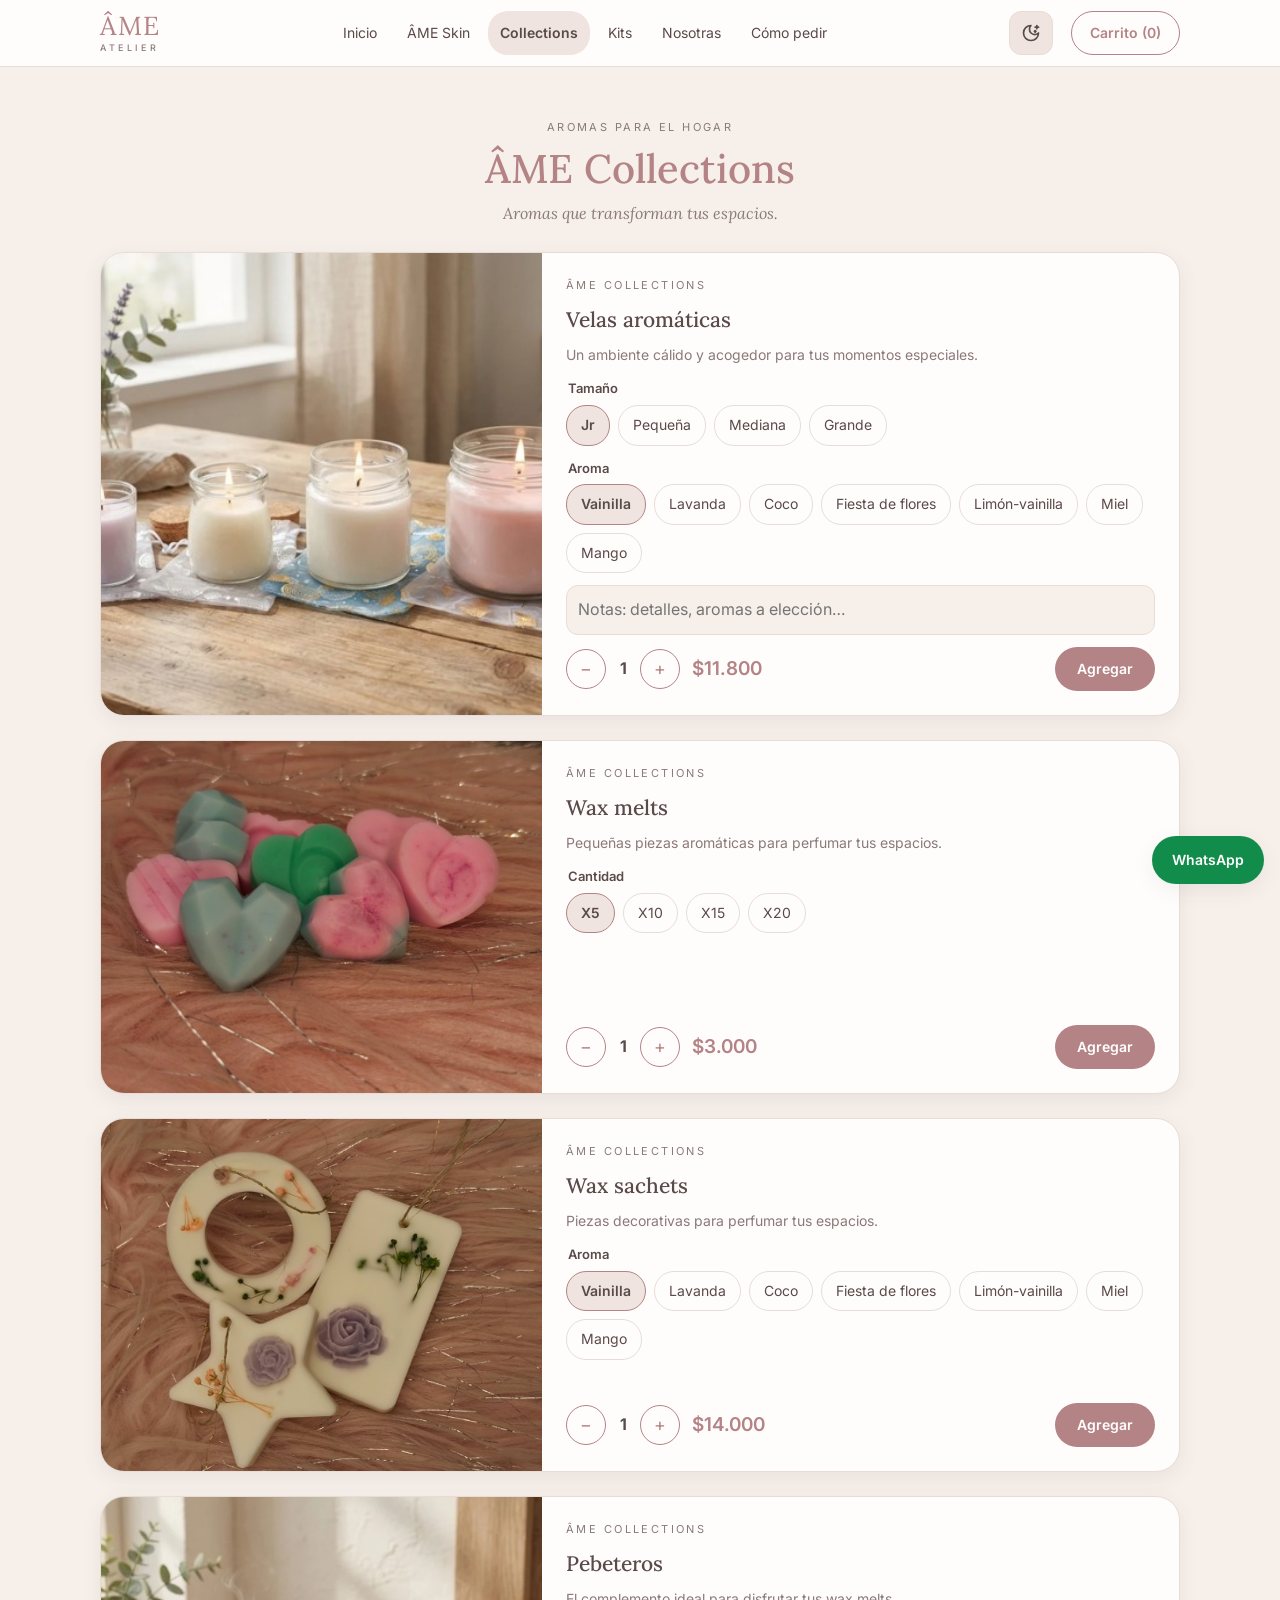
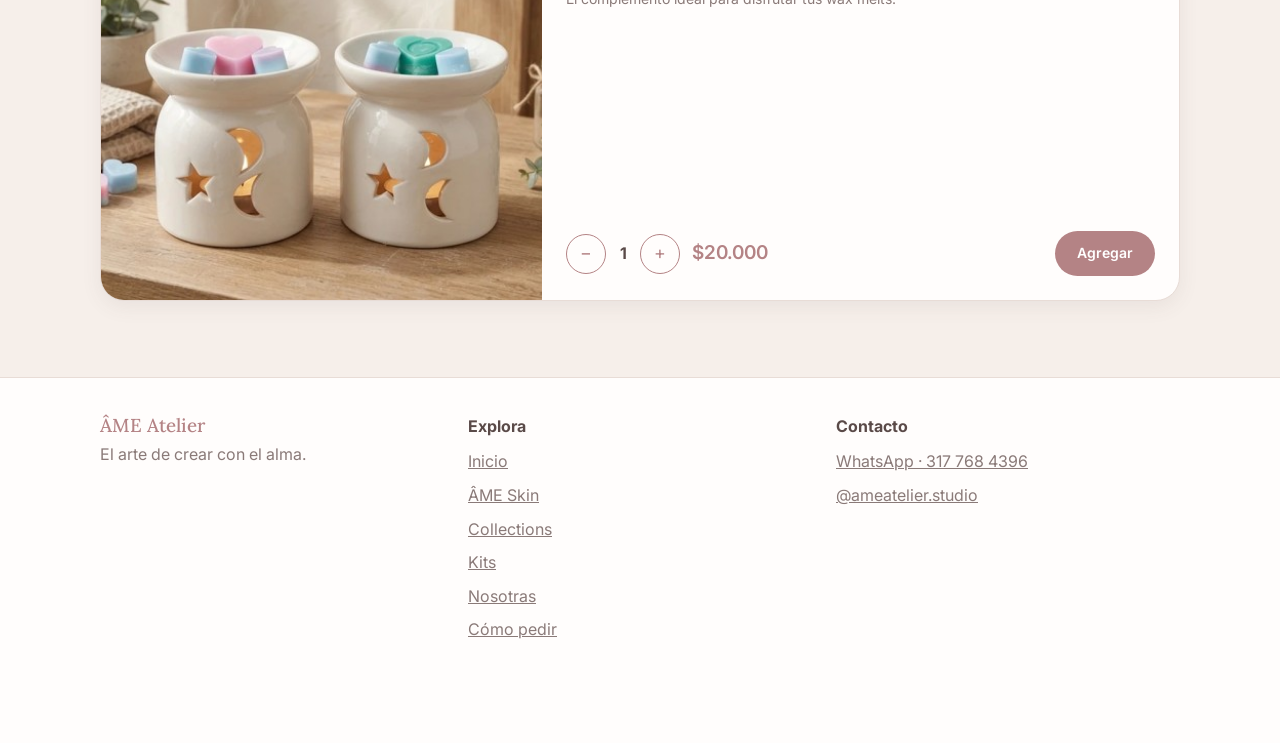
==== collections.html @ 9ea5e332 "Restructuración de la página, nuevas carpetas y funcionalidades" ====
<!doctype html>
<html lang="es">

<head>
    <meta charset="utf-8">
    <meta name="viewport" content="width=device-width, initial-scale=1, viewport-fit=cover">
    <title>ÂME Collections · ÂME Atelier</title>
    <link
        href="https://fonts.googleapis.com/css2?family=Lora:ital,wght@0,500;1,400&family=Inter:wght@300;400;500;600&display=swap"
        rel="stylesheet">
    <link rel="stylesheet" href="css/styles.css">
</head>

<body data-page="collections">
    <div id="site-header"></div>
    <main id="main">
        <section>
            <div class="w">
                <div class="hd rv"><span class="k">Aromas para el hogar</span>
                    <h1>ÂME Collections</h1>
                    <p>Aromas que transforman tus espacios.</p>
                </div>
                <div class="stk" id="stk"></div>
            </div>
        </section>
    </main>
    <div id="site-footer"></div>
    <script src="js/config.js"></script>
    <script src="js/data.js"></script>
    <script src="js/utils.js"></script>
    <script src="js/cart.js"></script>
    <script src="js/layout.js"></script>
    <script src="js/pages/collections.js"></script>
</body>

</html>
---- css/styles.css ----
/* ÂME Atelier – estilos. Colores en :root (claro y oscuro). */
:root {
    --bg: #F6EFEA;
    --card: #FFFDFC;
    --ink: #5A4A48;
    --mut: #8A7A78;
    --rose: #B48385;
    --pill: #EFE4DF;
    --line: #E8DCD6;
    --btn: #B48385;
    --btnt: #FFFFFF;
    --sh: 0 6px 20px rgba(90, 74, 72, 0.08);
    color-scheme: light;
    box-sizing: border-box;
    padding-top: env(safe-area-inset-top, 0px);
    padding-bottom: env(safe-area-inset-bottom, 0px);
}

@media (prefers-color-scheme: dark) {
    :root:not([data-theme="light"]) {
        --bg: #2A1F20;
        --card: #35282A;
        --ink: #F3E4DF;
        --mut: #D2BDB8;
        --rose: #E3B7B3;
        --pill: #5A4042;
        --line: #4A3638;
        --btn: #E3B7B3;
        --btnt: #2A1F20;
        --sh: 0 6px 20px #0006;
        color-scheme: dark;
    }
}

:root[data-theme="dark"] {
    --bg: #2A1F20;
    --card: #35282A;
    --ink: #F3E4DF;
    --mut: #D2BDB8;
    --rose: #E3B7B3;
    --pill: #5A4042;
    --line: #4A3638;
    --btn: #E3B7B3;
    --btnt: #2A1F20;
    --sh: 0 6px 20px #0006;
    color-scheme: dark;
}

html {
    scroll-padding-top: calc(env(safe-area-inset-top, 0px) + 76px);
    scroll-behavior: smooth
}

* {
    box-sizing: border-box
}

body {
    margin: 0;
    background: var(--bg);
    color: var(--ink);
    font: 400 16px/1.6 Inter, system-ui, sans-serif
}

body::before {
    content: "";
    position: fixed;
    inset: 0 0 auto;
    height: env(safe-area-inset-top, 0px);
    background: var(--card);
    z-index: 30
}

h1,
h2,
h3 {
    font-family: Lora, Georgia, serif;
    font-weight: 500;
    margin: 0;
    line-height: 1.2
}

button,
input,
select,
textarea {
    font: inherit;
    color: inherit
}

button {
    cursor: pointer
}

a {
    color: var(--rose)
}

.w {
    max-width: 1120px;
    margin: 0 auto;
    padding: 0 20px
}

.k {
    font-size: 11px;
    letter-spacing: .22em;
    text-transform: uppercase;
    color: var(--mut)
}

.s {
    font-size: 14px;
    color: var(--mut);
    margin: 0
}

header {
    position: sticky;
    top: env(safe-area-inset-top, 0px);
    z-index: 20;
    background: var(--card);
    border-bottom: 1px solid var(--line)
}

header .w {
    display: flex;
    align-items: center;
    gap: 18px;
    height: 66px
}

.lg {
    display: flex;
    align-items: center;
    gap: 10px;
    font-family: Lora, serif;
    font-size: 26px;
    color: var(--rose);
    letter-spacing: .06em;
    line-height: 1;
    text-decoration: none
}

.lg img {
    height: 44px;
    width: auto
}

.lg small {
    display: block;
    font: 500 9px Inter;
    letter-spacing: .4em;
    color: var(--mut);
    margin-top: 3px
}

nav#nv {
    flex: 1;
    display: flex;
    gap: 6px;
    justify-content: center
}

nav#nv a {
    color: var(--ink);
    text-decoration: none;
    font-size: 14px;
    padding: 10px 12px;
    border-radius: 20px;
    min-height: 44px;
    display: flex;
    align-items: center
}

nav#nv a:hover {
    background: var(--pill)
}

nav#nv a[aria-current=page] {
    background: var(--pill);
    font-weight: 600
}

.mb {
    display: none;
    width: 44px;
    height: 44px;
    border: 1px solid var(--line);
    border-radius: 12px;
    background: none;
    font-size: 20px
}

@media(max-width:860px) {
    .mb {
        display: block
    }

    header .w {
        gap: 10px
    }

    .lg {
        flex: 1
    }

    nav#nv {
        display: none;
        position: absolute;
        top: 66px;
        left: 0;
        right: 0;
        background: var(--card);
        flex-direction: column;
        padding: 10px 20px 16px;
        border-bottom: 1px solid var(--line)
    }

    nav#nv.open {
        display: flex
    }
}

.btn {
    background: var(--btn);
    color: var(--btnt);
    border: 0;
    border-radius: 26px;
    padding: 11px 22px;
    min-height: 44px;
    font-weight: 600;
    font-size: 14px;
    text-decoration: none;
    display: inline-flex;
    align-items: center;
    justify-content: center
}

.btn2 {
    background: transparent;
    color: var(--rose);
    border: 1.5px solid var(--rose);
    border-radius: 26px;
    padding: 9px 18px;
    min-height: 44px;
    font-weight: 600;
    font-size: 14px
}

.hero {
    position: relative;
    overflow: hidden;
    border-radius: 24px;
    margin-top: 18px;
    box-shadow: var(--sh)
}

.tr {
    display: flex;
    transition: transform .6s ease
}

.sl {
    min-width: 100%;
    height: clamp(340px, 56vw, 520px);
    background: #8E5A5C center/cover;
    position: relative;
    color: #fff
}

.sl>div {
    position: absolute;
    inset: auto 0 0 0;
    padding: 80px 28px 46px;
    background: linear-gradient(transparent, #2a1a1ad9)
}

.sl h2 {
    font-size: clamp(26px, 5vw, 44px);
    max-width: 600px;
    margin: 6px 0 16px
}

.ar {
    position: absolute;
    top: 50%;
    transform: translateY(-50%);
    width: 44px;
    height: 44px;
    border-radius: 50%;
    border: 0;
    background: #fffbf8e6;
    color: #4A3535;
    font-size: 22px
}

.ar.l {
    left: 12px
}

.ar.r {
    right: 12px
}

.dots {
    position: absolute;
    bottom: 12px;
    left: 0;
    right: 0;
    display: flex;
    justify-content: center;
    gap: 4px
}

.dots button {
    width: 28px;
    height: 28px;
    border: 0;
    background: none;
    padding: 0;
    display: grid;
    place-items: center
}

.dots i {
    width: 9px;
    height: 9px;
    border-radius: 50%;
    background: #fff9;
    display: block
}

.dots [aria-current=true] i {
    background: #fff;
    width: 22px;
    border-radius: 6px
}

section {
    padding: 46px 0
}

.hd {
    text-align: center;
    margin-bottom: 26px
}

.hd h1,
.hd h2 {
    font-size: clamp(28px, 4.4vw, 40px);
    color: var(--rose);
    margin-top: 6px
}

.hd p {
    font-family: Lora;
    font-style: italic;
    color: var(--mut);
    margin: 8px auto 0;
    max-width: 620px
}

.chips {
    display: flex;
    gap: 8px;
    flex-wrap: wrap;
    justify-content: center;
    margin-bottom: 24px
}

.chip {
    background: var(--card);
    border: 1px solid var(--line);
    border-radius: 22px;
    padding: 8px 18px;
    min-height: 44px;
    font-size: 14px;
    text-decoration: none;
    color: var(--ink);
    display: inline-flex;
    align-items: center
}

.chip[aria-pressed=true] {
    background: var(--pill);
    border-color: var(--rose);
    font-weight: 600
}

.g,
.cols {
    display: grid;
    grid-template-columns: repeat(auto-fill, minmax(250px, 1fr));
    gap: 22px
}

.cd,
.cc {
    background: var(--card);
    border: 1px solid var(--line);
    border-radius: 20px;
    overflow: hidden;
    box-shadow: var(--sh);
    display: flex;
    flex-direction: column;
    text-decoration: none;
    color: var(--ink);
    transition: transform .25s
}

.cc:hover,
a.cd:hover {
    transform: translateY(-4px)
}

.bi {
    aspect-ratio: 4/5;
    background: var(--pill);
    overflow: hidden
}

.bi img,
.ph {
    width: 100%;
    height: 100%;
    object-fit: cover;
    display: block
}

.cc .bi {
    aspect-ratio: 1/1
}

.cc:hover img {
    transform: scale(1.05)
}

.bi img {
    transition: transform .5s
}

.ph {
    display: grid;
    place-items: center;
    text-align: center;
    padding: 16px;
    font: italic 18px Lora, serif;
    color: var(--rose);
    background: linear-gradient(135deg, var(--pill), var(--card))
}

.bb,
.ct {
    padding: 16px 18px 20px;
    display: flex;
    flex-direction: column;
    gap: 10px;
    flex: 1
}

.bb h3,
.ct h3 {
    font-size: 21px
}

.pr {
    color: var(--rose);
    font-weight: 600;
    font-size: 19px
}

.stk {
    display: flex;
    flex-direction: column;
    gap: 24px
}

.blk {
    display: grid;
    grid-template-columns: minmax(0, .9fr) minmax(0, 1.3fr);
    background: var(--card);
    border: 1px solid var(--line);
    border-radius: 24px;
    overflow: hidden;
    box-shadow: var(--sh)
}

@media(max-width:760px) {
    .blk {
        grid-template-columns: 1fr
    }
}

.blk .bi {
    aspect-ratio: auto;
    height: 100%;
    min-height: 280px
}

.blk .bb {
    padding: 24px;
    gap: 12px
}

.th {
    display: flex;
    gap: 8px;
    padding: 8px
}

.th:empty {
    display: none
}

.tb {
    width: 56px;
    height: 56px;
    border: 2px solid var(--line);
    border-radius: 12px;
    padding: 0;
    overflow: hidden;
    background: none
}

.tb img {
    width: 100%;
    height: 100%;
    object-fit: cover
}

.inc {
    margin: 0;
    padding-left: 18px;
    font-size: 14px
}

.grp {
    padding-top: 20px
}

fieldset {
    border: 0;
    padding: 0;
    margin: 0;
    min-width: 0
}

legend {
    font-size: 13px;
    font-weight: 600;
    margin-bottom: 6px
}

.op {
    display: flex;
    flex-wrap: wrap;
    gap: 8px
}

.op label {
    border: 1px solid var(--line);
    border-radius: 20px;
    padding: 8px 14px;
    min-height: 40px;
    cursor: pointer;
    font-size: 14px;
    display: flex;
    align-items: center;
    position: relative
}

.op input {
    position: absolute;
    opacity: 0;
    inset: 0
}

.op label:has(input:checked) {
    background: var(--pill);
    border-color: var(--rose);
    font-weight: 600
}

.op label:has(input:focus-visible) {
    outline: 2px solid var(--rose);
    outline-offset: 2px
}

.bf {
    display: flex;
    align-items: center;
    gap: 12px;
    flex-wrap: wrap;
    margin-top: auto
}

.bf .pr {
    flex: 1
}

.q {
    display: flex;
    align-items: center;
    gap: 4px
}

.q button {
    width: 40px;
    height: 40px;
    border-radius: 50%;
    border: 1.5px solid var(--rose);
    background: none;
    font-size: 18px;
    color: var(--rose)
}

.q b {
    min-width: 26px;
    text-align: center
}

.i {
    width: 100%;
    border: 1px solid var(--line);
    border-radius: 12px;
    padding: 11px;
    background: var(--bg);
    color: var(--ink)
}

.bar {
    display: flex;
    gap: 10px;
    align-items: center;
    justify-content: flex-end;
    margin-bottom: 18px;
    font-size: 14px
}

.bar .i {
    width: auto
}

.ban {
    display: block;
    text-decoration: none;
    color: #fff;
    background: linear-gradient(135deg, #8E5A5C, #5E3A3D);
    border-radius: 24px;
    padding: 36px 28px;
    text-align: center;
    box-shadow: var(--sh)
}

.ban h2 {
    font-size: clamp(28px, 5vw, 42px);
    margin: 6px 0
}

.ban p {
    margin: 0 0 18px
}

.cdn {
    display: flex;
    gap: 12px;
    justify-content: center
}

.cdn div {
    background: #ffffff26;
    border-radius: 14px;
    padding: 10px 14px;
    min-width: 66px
}

.cdn b {
    font: 500 28px Lora, serif;
    display: block
}

.cdn span {
    font-size: 12px;
    letter-spacing: .1em;
    text-transform: uppercase
}

.steps {
    display: grid;
    grid-template-columns: repeat(auto-fit, minmax(220px, 1fr));
    gap: 18px
}

.steps>div {
    background: var(--card);
    border: 1px solid var(--line);
    border-radius: 18px;
    padding: 22px;
    text-align: center
}

.steps b {
    display: grid;
    place-items: center;
    width: 38px;
    height: 38px;
    margin: 0 auto 10px;
    border-radius: 50%;
    background: var(--pill);
    color: var(--rose)
}

.steps p {
    margin: 6px 0 0;
    color: var(--mut)
}

.ig {
    background: var(--card);
    border: 1px solid var(--line);
    border-radius: 24px;
    padding: 34px 24px;
    text-align: center;
    display: flex;
    flex-direction: column;
    align-items: center;
    gap: 10px
}

.ig h2 {
    color: var(--rose)
}

.ig p {
    margin: 0;
    color: var(--mut)
}

#cart {
    margin: 0 0 0 auto;
    height: 100dvh;
    max-height: 100dvh;
    width: min(430px, 100%);
    border: 0;
    border-radius: 22px 0 0 22px;
    padding: 0;
    background: var(--card);
    color: var(--ink)
}

#cart::backdrop {
    background: #2a1a1a99
}

.cin {
    display: flex;
    flex-direction: column;
    height: 100dvh;
    padding: 20px;
    gap: 12px
}

.cl {
    flex: 1;
    overflow: auto;
    display: flex;
    flex-direction: column;
    gap: 12px
}

.ln {
    display: flex;
    gap: 12px;
    border-bottom: 1px solid var(--line);
    padding-bottom: 12px
}

.lt {
    width: 64px;
    height: 64px;
    border-radius: 12px;
    overflow: hidden;
    flex: none
}

.lt .ph {
    font-size: 11px;
    padding: 4px
}

.ln .q button {
    width: 36px;
    height: 36px;
    font-size: 16px
}

.rm {
    background: none;
    border: 0;
    min-height: 44px;
    font-size: 12px;
    color: var(--mut);
    text-decoration: underline
}

footer {
    border-top: 1px solid var(--line);
    background: var(--card);
    padding: 36px 0 96px;
    margin-top: 30px
}

.fg {
    display: grid;
    grid-template-columns: repeat(auto-fit, minmax(200px, 1fr));
    gap: 24px
}

.fg h3 {
    color: var(--rose);
    margin-bottom: 6px
}

.fg b {
    display: block;
    margin-bottom: 6px
}

.fg a {
    display: block;
    padding: 4px 0;
    color: var(--mut)
}

.fg p {
    margin: 0;
    color: var(--mut)
}

.wa {
    position: fixed;
    right: 16px;
    bottom: calc(16px + env(safe-area-inset-bottom, 0px));
    background: #128C4A;
    color: #fff;
    border-radius: 30px;
    padding: 13px 20px;
    font-weight: 600;
    font-size: 14px;
    text-decoration: none;
    z-index: 15;
    box-shadow: var(--sh)
}

.ts {
    position: fixed;
    left: 50%;
    bottom: 90px;
    transform: translateX(-50%);
    background: var(--ink);
    color: var(--bg);
    padding: 10px 18px;
    border-radius: 22px;
    font-size: 14px;
    z-index: 60;
    opacity: 0;
    pointer-events: none;
    transition: opacity .3s
}

.ts.on {
    opacity: 1
}

.vh {
    position: absolute;
    width: 1px;
    height: 1px;
    overflow: hidden;
    clip: rect(0 0 0 0)
}

.js .rv {
    opacity: 0;
    transform: translateY(18px);
    transition: opacity .6s, transform .6s
}

.js .rv.in {
    opacity: 1;
    transform: none
}

.rv.in {
    opacity: 1;
    transform: none
}

@media(prefers-reduced-motion:reduce) {

    .tr,
    .rv,
    .cc,
    .bi img {
        transition: none
    }

    .js .rv {
        opacity: 1;
        transform: none
    }

    html {
        scroll-behavior: auto
    }
}

.rv {
    opacity: 1;
    transform: none
}

html {
    scroll-behavior: auto
}
}

body[data-page="nosotras"] .hd {
    display: flex;
    flex-direction: column;
    align-items: center;
    text-align: center;
}

body[data-page="nosotras"] .nosotras-logo {
    width: 100%;
    display: flex;
    justify-content: center;
    align-items: center;
    margin: 0 0 18px;
}

body[data-page="nosotras"] .nosotras-logo img {
    display: block;
    margin: 0 auto;
    width: auto;
    max-width: min(260px, 72vw);
    max-height: 150px;
    object-fit: contain;
}

body[data-page="nosotras"] .nosotras-logo .ph {
    width: 150px;
    height: 150px;
    margin: 0 auto;
    border-radius: 20px;
}

.theme-btn {
    width: 44px;
    height: 44px;
    border-radius: 12px;
    border: 1px solid var(--line);
    background: var(--pill);
    color: var(--ink);
    display: inline-flex;
    align-items: center;
    justify-content: center;
    flex: none;
    transition: background .2s, border-color .2s, transform .2s;
}

.theme-btn:hover {
    border-color: var(--rose);
}

.theme-btn svg {
    width: 20px;
    height: 20px;
}

.theme-btn .ic-sun {
    display: none;
}

:root[data-theme="dark"] .theme-btn .ic-moon {
    display: none;
}

:root[data-theme="dark"] .theme-btn .ic-sun {
    display: block;
}
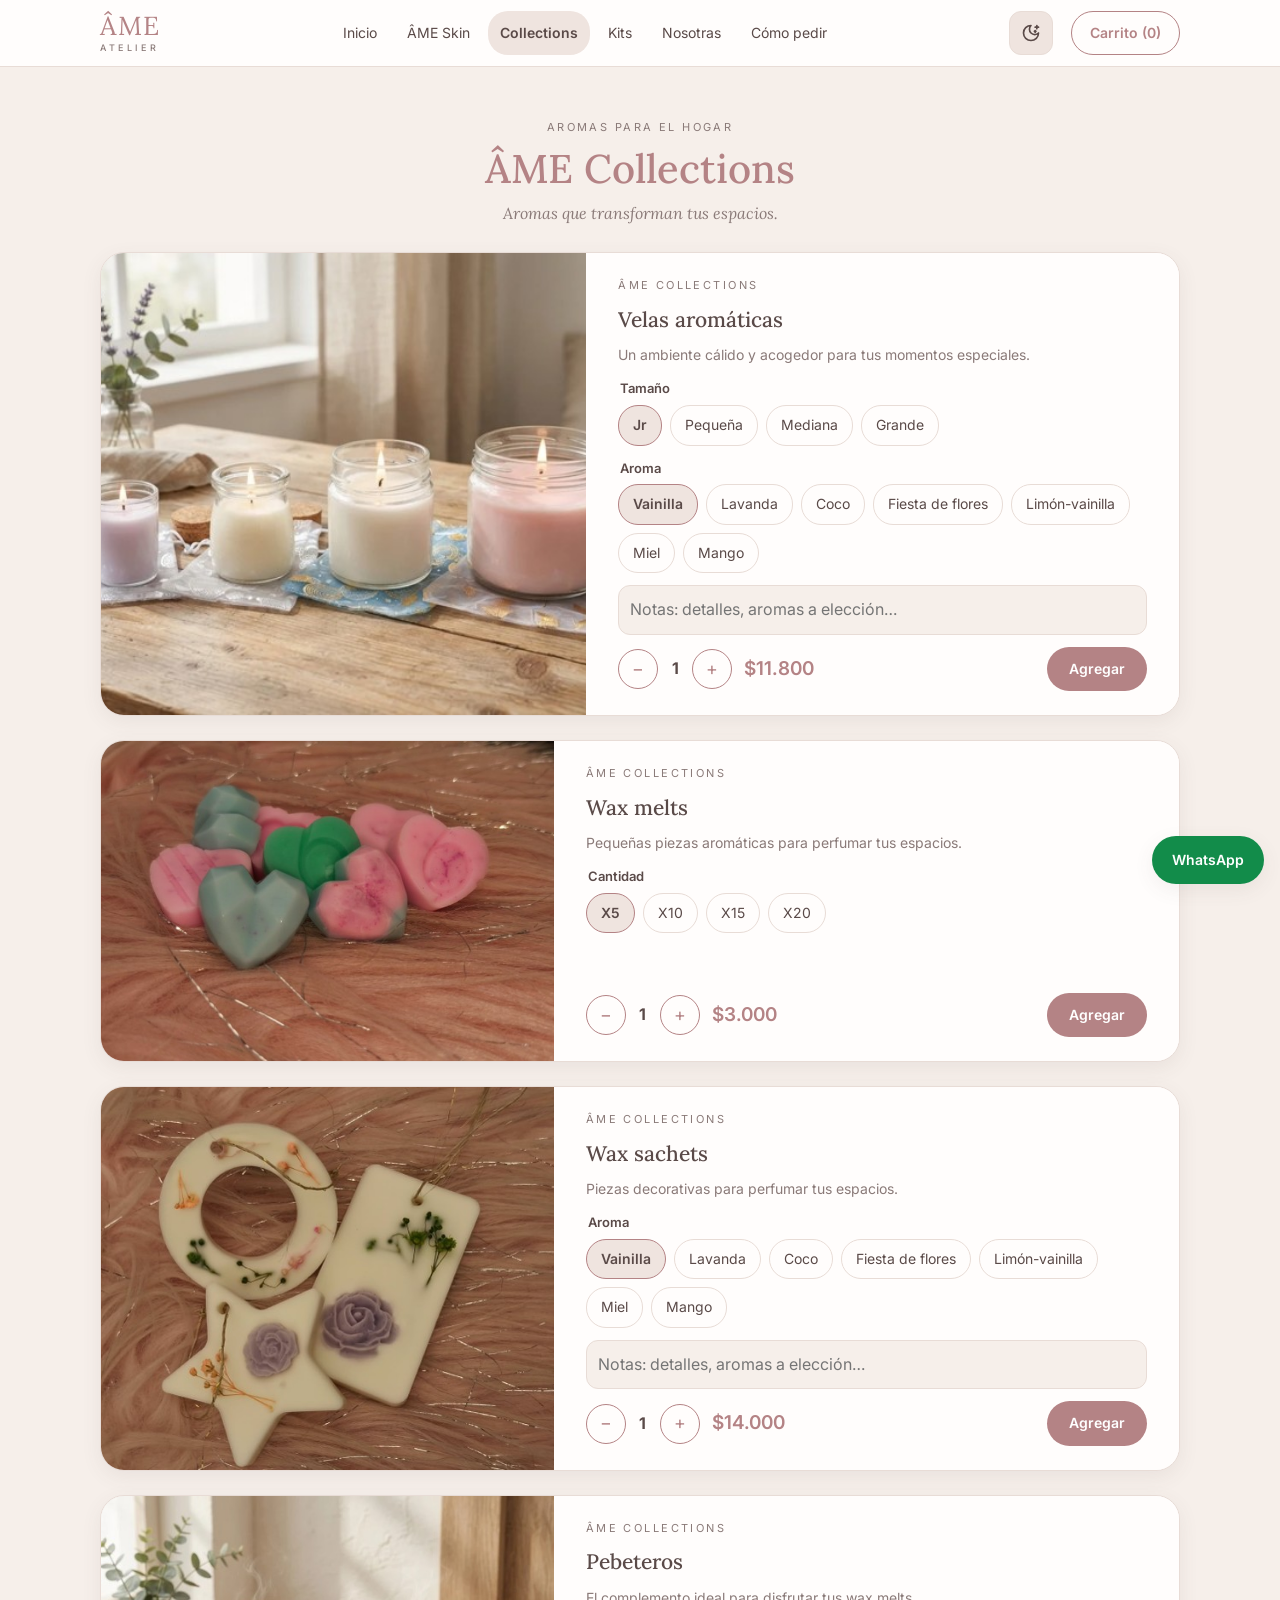
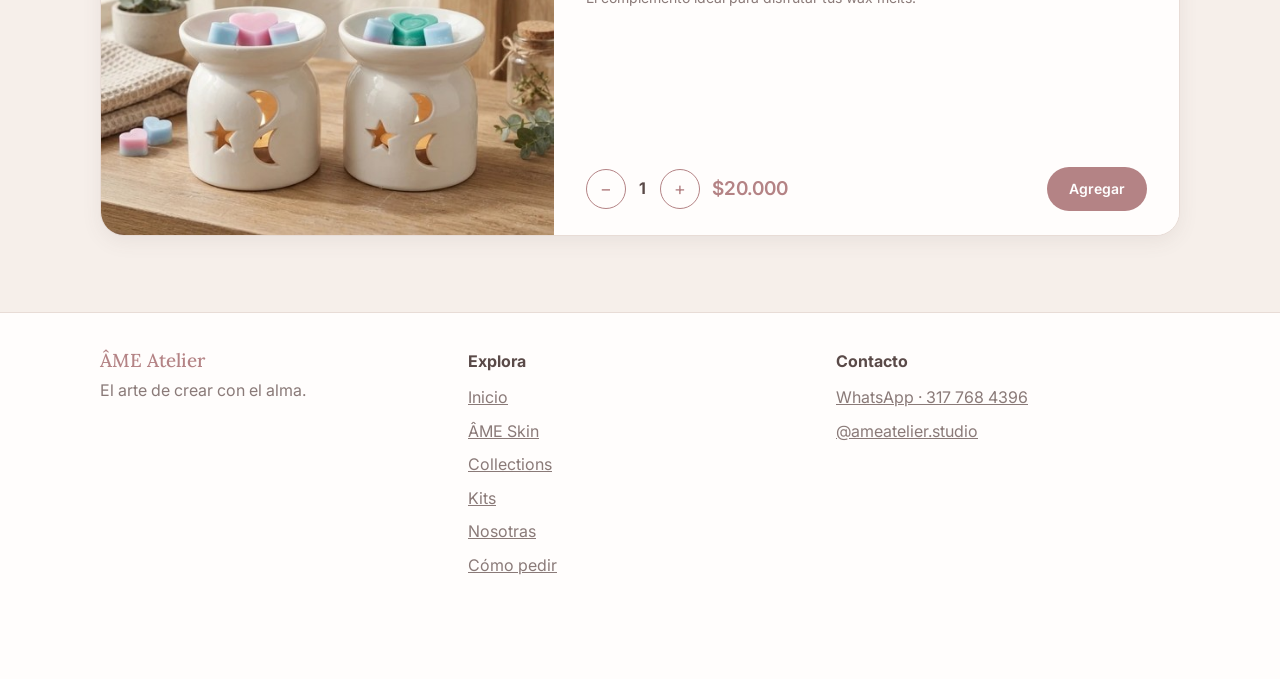
==== commit 788a00db: "Conexión con base de datos de productos en Google Sheets" ====
--- a/collections.html
+++ b/collections.html
@@ -29,6 +29,7 @@
     <script src="js/data.js"></script>
     <script src="js/utils.js"></script>
     <script src="js/cart.js"></script>
+    <script src="js/sheets.js"></script>
     <script src="js/layout.js"></script>
     <script src="js/pages/collections.js"></script>
 </body>
--- a/css/styles.css
+++ b/css/styles.css
@@ -51,7 +51,7 @@
     scroll-behavior: smooth
 }
 
-* {
+*, *::before, *::after {
     box-sizing: border-box
 }
 
@@ -392,7 +392,8 @@
 .cols {
     display: grid;
     grid-template-columns: repeat(auto-fill, minmax(250px, 1fr));
-    gap: 22px
+    gap: 22px;
+    grid-auto-rows: 1fr;
 }
 
 .cd,
@@ -404,20 +405,44 @@
     box-shadow: var(--sh);
     display: flex;
     flex-direction: column;
+    height: 100%;
     text-decoration: none;
     color: var(--ink);
-    transition: transform .25s
+    transition: transform .25s ease, box-shadow .25s ease;
 }
 
 .cc:hover,
-a.cd:hover {
-    transform: translateY(-4px)
+.cd:hover,
+.blk:hover {
+    transform: translateY(-4px);
+}
+
+.cc:hover .bi img,
+.cd:hover .bi img,
+.blk:hover .bi img {
+    transform: scale(1.05);
+}
+
+.cd,
+.cc,
+.blk {
+    transition: transform .25s ease, box-shadow .25s ease;
 }
 
 .bi {
     aspect-ratio: 4/5;
     background: var(--pill);
     overflow: hidden
+}
+
+/* Mismo tamaño de imagen en todas las tarjetas .cd */
+.cd .bm {
+    flex: none;
+}
+
+.cd .bi {
+    aspect-ratio: 4 / 3;
+    height: auto;
 }
 
 .bi img,
@@ -458,7 +483,6 @@
     gap: 10px;
     flex: 1
 }
-
 .bb h3,
 .ct h3 {
     font-size: 21px
@@ -476,31 +500,84 @@
     gap: 24px
 }
 
+/* Hacer el bloque más ancho dentro de su contenedor */
 .blk {
     display: grid;
-    grid-template-columns: minmax(0, .9fr) minmax(0, 1.3fr);
+    grid-template-columns: minmax(280px, 42%) minmax(0, 1fr);
+    align-items: stretch;
+    width: 100%;
+    max-width: 1120px; /* Más ancho para que quepan bien imagen y texto */
+    margin-inline: auto;
     background: var(--card);
     border: 1px solid var(--line);
     border-radius: 24px;
     overflow: hidden;
-    box-shadow: var(--sh)
-}
-
-@media(max-width:760px) {
-    .blk {
-        grid-template-columns: 1fr
-    }
-}
-
+    box-shadow: var(--sh);
+}
+
+/* Kits y Velas: dar un poco más de presencia a la imagen sin dejar huecos */
+.blk#velas,
+#kg .blk,
+.blk[data-col="essentiels"],
+.blk[data-col="editions"] {
+    grid-template-columns: minmax(300px, 45%) minmax(0, 1fr);
+}
+
+/* Contenedor de la imagen: ocupa toda la altura de la tarjeta */
+.blk .bm,
 .blk .bi {
+    width: 100%;
+    height: 100%;
+    min-height: 100%;
+    max-height: none;
     aspect-ratio: auto;
+    overflow: hidden;
+    background: var(--pill);
+}
+
+/* La imagen llena todo el espacio lateral sin deformarse ni dejar franjas vacías */
+.blk .bi img {
+    width: 100%;
     height: 100%;
-    min-height: 280px
-}
-
+    min-height: 320px;
+    object-fit: cover;
+    object-position: center;
+    display: block;
+}
+
+/* Columna derecha: texto, opciones y botones con buen respiro */
 .blk .bb {
-    padding: 24px;
-    gap: 12px
+    display: flex;
+    flex-direction: column;
+    justify-content: center;
+    background: var(--card);
+    padding: 24px 32px;
+    gap: 12px;
+    min-width: 0;
+}
+
+/* Si los botones de aroma se amontonan, permitir que bajen limpiamente */
+.blk .bb > * {
+    max-width: 100%;
+}
+
+@media (max-width: 820px) {
+    .blk,
+    .blk#velas,
+    #kg .blk,
+    .blk[data-col="essentiels"],
+    .blk[data-col="editions"] {
+        grid-template-columns: 1fr;
+    }
+
+    .blk .bi img {
+        min-height: 240px;
+        max-height: 320px;
+    }
+
+    .blk .bb {
+        padding: 20px;
+    }
 }
 
 .th {
@@ -924,7 +1001,6 @@
 html {
     scroll-behavior: auto
 }
-}
 
 body[data-page="nosotras"] .hd {
     display: flex;
